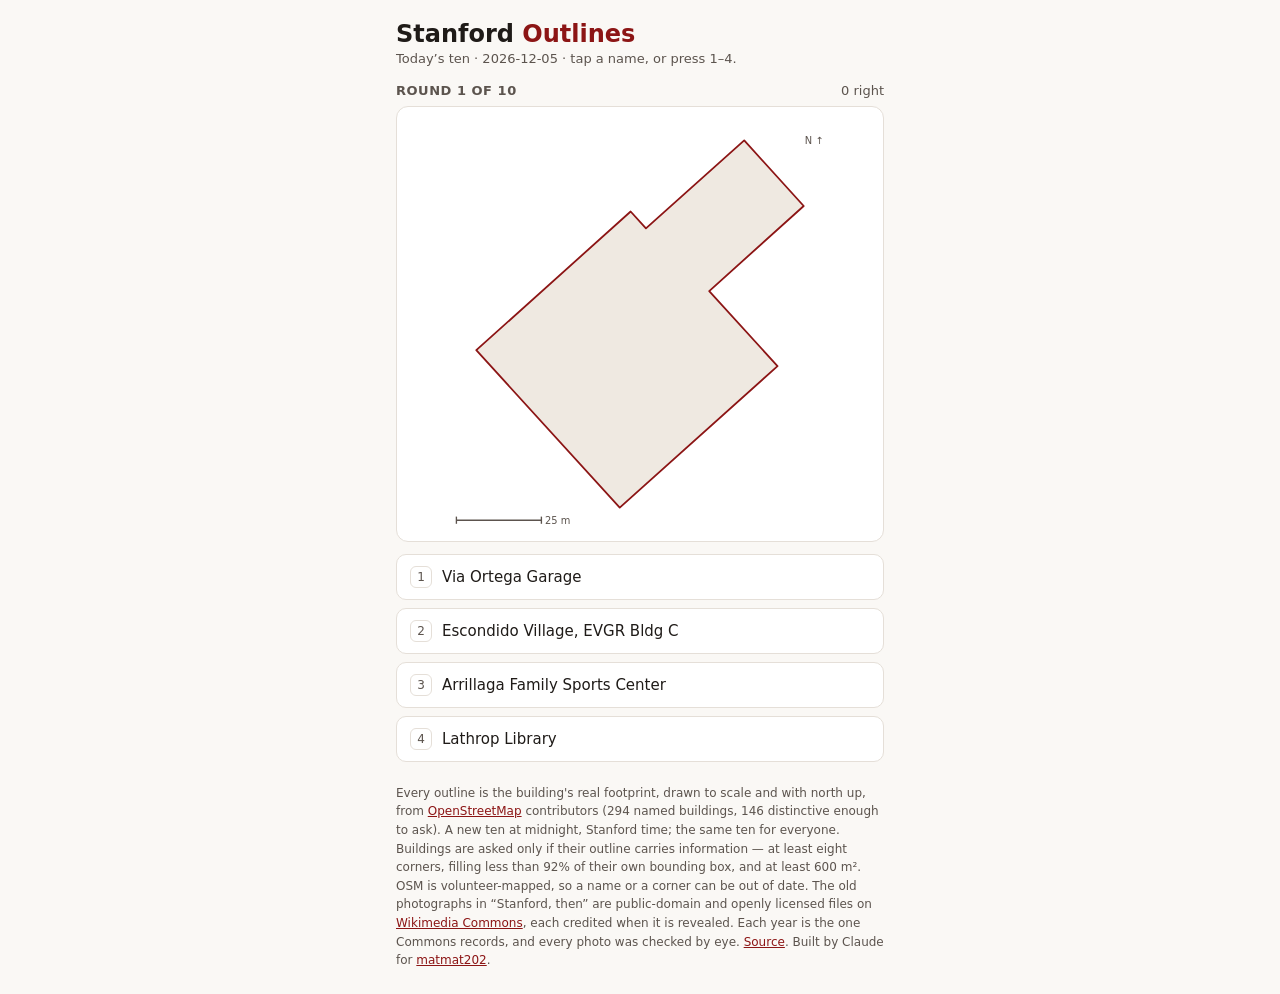
==== index.html @ b1e6fe52 "Update Stanford Outlines 2026-10-26 🤖 Generated with [Claude Code](https://claude.com/claude-code)" ====
<!doctype html>
<html lang="en">
<head>
<meta charset="utf-8">
<meta name="viewport" content="width=device-width,initial-scale=1">
<title>Stanford Outlines · name the building</title>
<link rel="icon" href="data:image/svg+xml,%3Csvg xmlns='http://www.w3.org/2000/svg' viewBox='0 0 32 32'%3E%3Crect width='32' height='32' fill='%238c1515'/%3E%3Cpath d='M6 24V10h8V6h12v18z' fill='none' stroke='%23fff' stroke-width='2.5' stroke-linejoin='round'/%3E%3C/svg%3E">
<meta name="theme-color" content="#8c1515">
<meta name="description" content="Ten Stanford buildings a day, drawn as their real OpenStreetMap footprints. Name each one from its outline.">
<meta property="og:type" content="website">
<meta property="og:url" content="https://matmat202.github.io/stanford-outlines/">
<meta property="og:title" content="Stanford Outlines">
<meta property="og:description" content="Ten Stanford buildings a day, drawn as their real OpenStreetMap footprints. Name each one from its outline.">
<meta property="og:image" content="https://matmat202.github.io/stanford-outlines/icons/card.png">
<meta property="og:image:width" content="1200">
<meta property="og:image:height" content="630">
<meta name="twitter:card" content="summary_large_image">
<link rel="apple-touch-icon" href="icons/icon-180.png">
<meta name="twitter:card" content="summary">
<style>
:root{--ground:#faf8f5;--card:#fff;--ink:#1f1b18;--ink-2:#5c544e;--line:#e5dfd8;
  --accent:#8c1515;--right:#1f7a46;--wrong:#a3281f;--fill:#efe9e1;--far:#ddd5cb;
  --f-ui:system-ui,-apple-system,"Segoe UI",sans-serif}
@media (prefers-color-scheme:dark){:root{--ground:#161311;--card:#211c19;--ink:#efe9e3;
  --ink-2:#b2a89f;--line:#352e29;--accent:#e36a63;--right:#5cc48a;--wrong:#f08279;
  --fill:#2b2521;--far:#3a332d}}
*{box-sizing:border-box}
body{margin:0;background:var(--ground);color:var(--ink);font-family:var(--f-ui);font-size:15px}
main{max-width:520px;margin:0 auto;padding:16px}
h1{font-size:24px;margin:4px 0 2px}h1 .red{color:var(--accent)}
.sub{color:var(--ink-2);font-size:13px;margin:0 0 14px;line-height:1.45}
.bar{display:flex;align-items:baseline;justify-content:space-between;gap:10px;margin:0 0 8px}
.bar .round{font-weight:600;font-size:13px;color:var(--ink-2);text-transform:uppercase;letter-spacing:.04em}
.bar .tally{font-variant-numeric:tabular-nums;font-size:13px;color:var(--ink-2)}
.stage{background:var(--card);border:1px solid var(--line);border-radius:12px;padding:10px}
.stage svg{display:block;width:100%;height:auto;max-height:46vh;margin:0 auto}
.shape{fill:var(--fill);stroke:var(--accent);stroke-width:2;stroke-linejoin:round}
.scale{font-size:11px;fill:var(--ink-2)}
.scale line{stroke:var(--ink-2);stroke-width:1.5}
.choices{display:grid;gap:8px;margin:12px 0 0;padding:0;list-style:none}
.choices button{display:flex;gap:10px;align-items:center;width:100%;text-align:left;font:inherit;
  padding:11px 13px;border:1px solid var(--line);border-radius:10px;background:var(--card);
  color:var(--ink);cursor:pointer}
.choices button:hover:not(:disabled){border-color:var(--accent)}
.choices button:focus-visible{outline:3px solid var(--accent);outline-offset:2px}
.choices button:disabled{cursor:default}
.choices .key{flex:none;width:22px;height:22px;border-radius:6px;border:1px solid var(--line);
  display:grid;place-items:center;font-size:12px;color:var(--ink-2);font-variant-numeric:tabular-nums}
.choices button.right{border-color:var(--right);color:var(--right);font-weight:600}
.choices button.right .key{border-color:var(--right);color:var(--right)}
.choices button.wrong{border-color:var(--wrong);color:var(--wrong);text-decoration:line-through}
.choices button.wrong .key{border-color:var(--wrong);color:var(--wrong)}
.verdict{margin:12px 0 0;padding:11px 13px;border:1px solid var(--line);border-radius:10px;
  background:var(--card);display:none}
.verdict.on{display:block}
.verdict h2{margin:0 0 2px;font-size:16px}
.verdict p{margin:0;color:var(--ink-2);font-size:13px;line-height:1.45}
.verdict .where{margin-top:10px}
.verdict .where p{margin:0 0 6px}
.verdict .where svg{display:block;width:100%;height:auto;max-height:190px}
.mini-all{fill:var(--far)}
.mini-one{fill:var(--accent);stroke:var(--accent);stroke-width:46;stroke-linejoin:round;paint-order:stroke}
.go{font:inherit;font-weight:600;padding:10px 16px;border:1px solid var(--accent);border-radius:10px;
  background:var(--accent);color:#fff;cursor:pointer}
@media (prefers-color-scheme:dark){.go{color:#1a1310}}
.go:focus-visible{outline:3px solid var(--ink);outline-offset:2px}
.ghost{font:inherit;padding:9px 14px;border:1px solid var(--line);border-radius:10px;
  background:var(--card);color:var(--ink);cursor:pointer}
.ghost:focus-visible{outline:3px solid var(--accent);outline-offset:2px}
.actions{display:flex;gap:8px;flex-wrap:wrap;margin-top:12px}
.actions[hidden]{display:none}

.areas-h{font-size:17px;margin:22px 0 2px}
.areas{display:grid;grid-template-columns:repeat(auto-fill,minmax(150px,1fr));gap:8px;margin-top:8px}
.area{display:flex;flex-direction:column;gap:6px;align-items:stretch;text-align:left;font:inherit;padding:8px;
  border:1px solid var(--line);border-radius:10px;background:transparent;color:inherit;cursor:pointer}
.area:hover{border-color:var(--accent)}
.area:focus-visible{outline:3px solid var(--accent);outline-offset:2px}
.area svg{width:100%;height:auto;display:block}
.area small{display:block;color:var(--ink-2);font-size:12px}
.final{text-align:center;padding:18px 14px}
.final .big{font-size:40px;font-weight:700;line-height:1;margin:0 0 4px;font-variant-numeric:tabular-nums}
.final .sq{font-size:21px;letter-spacing:3px;margin:10px 0 0}
.nums{display:flex;justify-content:center;gap:22px;margin:16px 0 4px}
.nums div{min-width:64px}.nums dt{font-size:12px;color:var(--ink-2)}
.nums dd{margin:2px 0 0;font-size:22px;font-weight:700;font-variant-numeric:tabular-nums}
.dist{list-style:none;padding:0;margin:10px auto 0;max-width:320px;text-align:left}
.dist li{display:flex;align-items:center;gap:8px;font-size:12px;font-variant-numeric:tabular-nums;margin:2px 0}
.dist .k{width:18px;text-align:right;color:var(--ink-2)}.dist .v{width:22px;color:var(--ink-2)}
.dist .bar{flex:1;height:12px}.dist .bar span{display:block;height:100%;border-radius:3px;background:var(--far)}
.dist .now .bar span{background:var(--accent)}.dist .now .k,.dist .now .v{color:var(--ink);font-weight:700}
.final .note{font-size:12px;color:var(--ink-2);margin:12px 0 0;line-height:1.45}
.recap{list-style:none;padding:0;margin:14px 0 0;text-align:left}
.recap li{display:flex;gap:9px;padding:5px 0;border-top:1px solid var(--line);font-size:13px}
.recap .mark{flex:none;width:16px}
.recap .ok{color:var(--right)}.recap .no{color:var(--wrong)}
.ask{font-size:20px;font-weight:700;margin:2px 0 10px}
.map svg{display:block;width:100%;height:auto;touch-action:manipulation;cursor:crosshair}
.map .pinned{cursor:default}
.pin-dot{fill:var(--ink);stroke:var(--card);stroke-width:8}
.pin-line{stroke:var(--ink);stroke-width:7;stroke-dasharray:22 14}
.map .mini-one{stroke-width:30}
.pin-hint{color:var(--ink-2);font-size:12px;margin:6px 0 0}
.recap .m{margin-left:auto;color:var(--ink-2);font-variant-numeric:tabular-nums;white-space:nowrap}
.photo{display:block;width:100%;height:auto;max-height:52vh;object-fit:contain;border-radius:6px;background:var(--fill)}
.year{display:flex;align-items:center;gap:8px;margin:12px 0 0}
.year input[type=range]{flex:1;accent-color:var(--accent);min-width:0}
.year output{font-size:26px;font-weight:700;font-variant-numeric:tabular-nums;min-width:62px;text-align:center}
.step{font:inherit;width:38px;height:38px;border:1px solid var(--line);border-radius:10px;background:var(--card);color:var(--ink);cursor:pointer}
.step:focus-visible{outline:3px solid var(--accent);outline-offset:2px}
.credit{font-size:12px;color:var(--ink-2);margin:8px 0 0;line-height:1.45}
.credit a{color:var(--accent)}
footer{color:var(--ink-2);font-size:12px;margin:22px 0 8px;line-height:1.55}
footer a{color:var(--accent)}
.sr-only{position:absolute;width:1px;height:1px;margin:-1px;overflow:hidden;clip:rect(0 0 0 0);white-space:nowrap;border:0}
</style>
</head>
<body>
<main>
  <h1>Stanford <span class="red">Outlines</span></h1>
  <p class="sub" id="sub">Loading today's ten buildings…</p>

  <div id="game" hidden>
    <div class="bar">
      <span class="round" id="roundLabel">Round 1 of 10</span>
      <span class="tally" id="tally">0 right</span>
    </div>
    <div class="stage" id="stage"></div>
    <ul class="choices" id="choices"></ul>
    <div class="verdict" id="verdict" aria-hidden="true">
      <h2 id="verdictName"></h2>
      <p id="verdictNote"></p>
      <div class="where"><p id="verdictWhere"></p><span id="mini"></span></div>
      <div class="actions"><button type="button" class="go" id="next">Next</button></div>
    </div>
    <div class="sr-only" id="said" role="status" aria-live="polite"></div>
  </div>

  <div id="pin" hidden>
    <div class="bar">
      <span class="round" id="pinLabel">Round 1 of 10</span>
      <span class="tally" id="pinTally">0 points</span>
    </div>
    <p class="ask" id="pinAsk"></p>
    <div class="stage map" id="pinMap"></div>
    <p class="pin-hint" id="pinHint">Tap the map where you think it is. North is up; the map is every mapped building on campus.</p>
    <div class="actions" id="pinActs">
      <button type="button" class="go" id="pinLock" disabled>Lock it in</button>
      <button type="button" class="ghost" id="pinSkip">I don’t know</button>
    </div>
    <div class="verdict" id="pinVerdict" aria-hidden="true">
      <h2 id="pinName"></h2>
      <p id="pinNote"></p>
      <div class="actions"><button type="button" class="go" id="pinNext">Next</button></div>
    </div>
    <div class="sr-only" id="pinSaid" role="status" aria-live="polite"></div>
  </div>

  <div id="then" hidden>
    <div class="bar">
      <span class="round" id="thenLabel">Round 1 of 10</span>
      <span class="tally" id="thenTally">0 points</span>
    </div>
    <div class="stage"><img class="photo" id="thenImg" alt=""></div>
    <div id="thenActs">
      <div class="year">
        <button type="button" class="step" id="thenDown" aria-label="One year earlier">&minus;</button>
        <input type="range" id="thenYear" min="1880" max="2000" step="1" value="1940" aria-label="Year the photo was taken">
        <button type="button" class="step" id="thenUp" aria-label="One year later">+</button>
        <output id="thenOut" for="thenYear">1940</output>
      </div>
      <div class="actions"><button type="button" class="go" id="thenLock">Lock it in</button></div>
    </div>
    <div class="verdict" id="thenVerdict" aria-hidden="true">
      <h2 id="thenName"></h2>
      <p id="thenNote"></p>
      <p class="credit" id="thenCredit"></p>
      <div class="actions"><button type="button" class="go" id="thenNext">Next</button></div>
    </div>
    <div class="sr-only" id="thenSaid" role="status" aria-live="polite"></div>
  </div>

  <div id="end" hidden></div>

  <footer>
    Every outline is the building's real footprint, drawn to scale and with north up, from
    <a href="https://www.openstreetmap.org/copyright">OpenStreetMap</a> contributors
    (<span id="stats">—</span>). A new ten at midnight, Stanford time; the same ten for everyone.
    Buildings are asked only if their outline carries information — at least eight corners,
    filling less than 92% of their own bounding box, and at least 600&nbsp;m². OSM is
    volunteer-mapped, so a name or a corner can be out of date. The old photographs in
    “Stanford, then” are public-domain and openly licensed files on
    <a href="https://commons.wikimedia.org/">Wikimedia Commons</a>, each credited when it is
    revealed. Each year is the one Commons records, and every photo was checked by eye.
    <a href="https://github.com/matmat202/stanford-outlines">Source</a>. Built by Claude for
    <a href="https://matmat202.github.io/">matmat202</a>.
  </footer>
</main>
<script src="game-logic.js"></script>
<script src="app.js"></script>
</body>
</html>
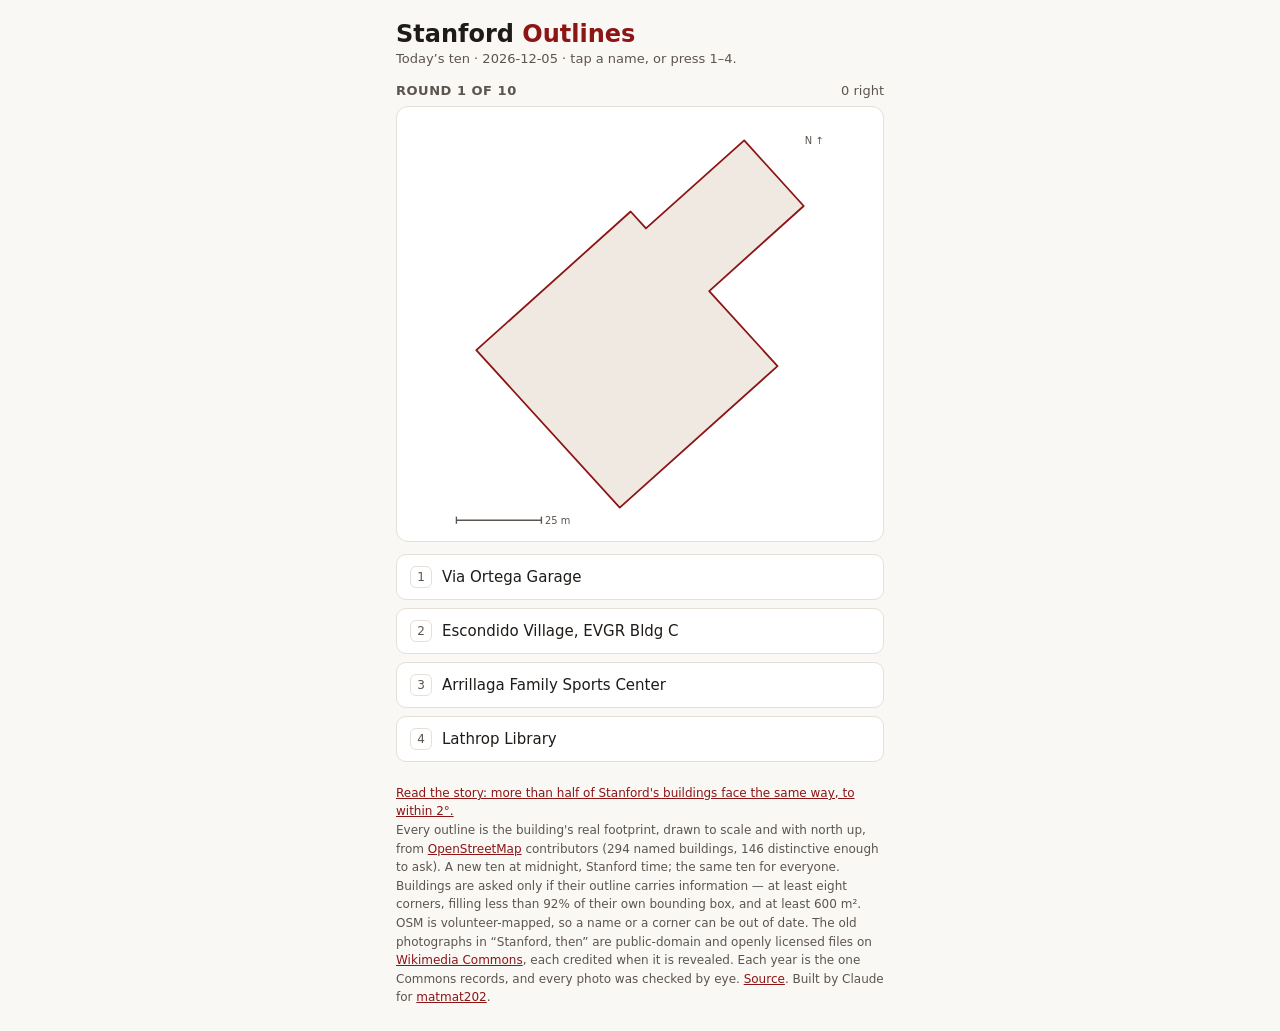
==== commit c9294683: "Update Stanford Outlines 2026-11-16 🤖 Generated with [Claude Code](https://claude.com/claude-code)" ====
--- a/index.html
+++ b/index.html
@@ -59,6 +59,13 @@
 .verdict .where p{margin:0 0 6px}
 .verdict .where svg{display:block;width:100%;height:auto;max-height:190px}
 .mini-all{fill:var(--far)}
+.verdict .maps{display:grid;grid-template-columns:1fr 1fr;gap:10px;align-items:center}
+.verdict .maps #close svg{aspect-ratio:1;max-height:none;border:1px solid var(--line);border-radius:8px}
+.close-all{fill:var(--far)}
+.close-one{fill:var(--accent)}
+.close-scale{stroke:var(--ink-2);fill:var(--ink-2)}.close-scale text{stroke:none}
+.close-pin circle{fill:var(--card,#fff);stroke:var(--ink-2);stroke-width:1.5;vector-effect:non-scaling-stroke}.close-pin text{fill:var(--ink);text-anchor:middle;font-weight:700}
+.near{list-style:none;margin:8px 0 0;padding:0;font-size:13px;line-height:1.4}.near li{display:flex;gap:7px;align-items:baseline;margin:3px 0}.near .key{flex:none;width:18px;height:18px;border-radius:50%;border:1.5px solid var(--ink-2);display:inline-grid;place-items:center;font-size:11px;font-weight:700;box-sizing:border-box}.near-m{color:var(--ink-2);white-space:nowrap}
 .mini-one{fill:var(--accent);stroke:var(--accent);stroke-width:46;stroke-linejoin:round;paint-order:stroke}
 .go{font:inherit;font-weight:600;padding:10px 16px;border:1px solid var(--accent);border-radius:10px;
   background:var(--accent);color:#fff;cursor:pointer}
@@ -93,6 +100,7 @@
 .recap{list-style:none;padding:0;margin:14px 0 0;text-align:left}
 .recap li{display:flex;gap:9px;padding:5px 0;border-top:1px solid var(--line);font-size:13px}
 .recap .mark{flex:none;width:16px}
+.recap a{color:inherit;text-decoration-color:var(--line);text-underline-offset:2px}
 .recap .ok{color:var(--right)}.recap .no{color:var(--wrong)}
 .ask{font-size:20px;font-weight:700;margin:2px 0 10px}
 .map svg{display:block;width:100%;height:auto;touch-action:manipulation;cursor:crosshair}
@@ -110,6 +118,7 @@
 .step:focus-visible{outline:3px solid var(--accent);outline-offset:2px}
 .credit{font-size:12px;color:var(--ink-2);margin:8px 0 0;line-height:1.45}
 .credit a{color:var(--accent)}
+.verdict .osm{margin:8px 0 0}.osm a{color:var(--accent)}.osm a[hidden]{display:none}
 footer{color:var(--ink-2);font-size:12px;margin:22px 0 8px;line-height:1.55}
 footer a{color:var(--accent)}
 .sr-only{position:absolute;width:1px;height:1px;margin:-1px;overflow:hidden;clip:rect(0 0 0 0);white-space:nowrap;border:0}
@@ -130,7 +139,8 @@
     <div class="verdict" id="verdict" aria-hidden="true">
       <h2 id="verdictName"></h2>
       <p id="verdictNote"></p>
-      <div class="where"><p id="verdictWhere"></p><span id="mini"></span></div>
+      <div class="where"><p id="verdictWhere"></p><div class="maps"><span id="close"></span><span id="mini"></span></div><ol id="near" class="near" aria-label="Its nearest named neighbours, numbered on the close-up" hidden></ol></div>
+      <p class="osm"><a id="verdictOsm" target="_blank" rel="noopener" hidden>See it on OpenStreetMap</a></p>
       <div class="actions"><button type="button" class="go" id="next">Next</button></div>
     </div>
     <div class="sr-only" id="said" role="status" aria-live="polite"></div>
@@ -151,6 +161,7 @@
     <div class="verdict" id="pinVerdict" aria-hidden="true">
       <h2 id="pinName"></h2>
       <p id="pinNote"></p>
+      <p class="osm"><a id="pinOsm" target="_blank" rel="noopener" hidden>See it on OpenStreetMap</a></p>
       <div class="actions"><button type="button" class="go" id="pinNext">Next</button></div>
     </div>
     <div class="sr-only" id="pinSaid" role="status" aria-live="polite"></div>
@@ -183,6 +194,7 @@
   <div id="end" hidden></div>
 
   <footer>
+    <a href="story/">Read the story: more than half of Stanford's buildings face the same way, to within 2°.</a><br>
     Every outline is the building's real footprint, drawn to scale and with north up, from
     <a href="https://www.openstreetmap.org/copyright">OpenStreetMap</a> contributors
     (<span id="stats">—</span>). A new ten at midnight, Stanford time; the same ten for everyone.
